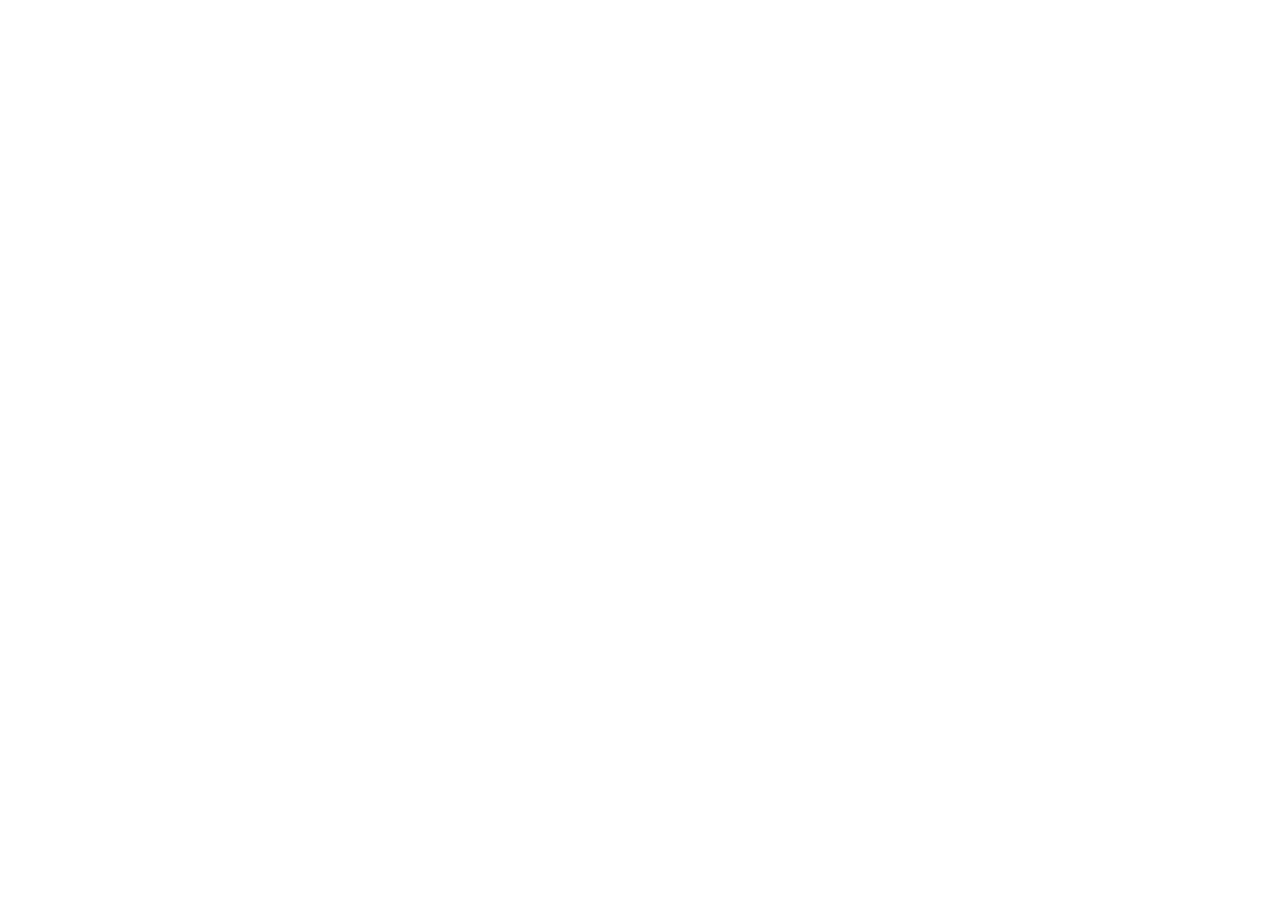
==== index.html @ cf227e2e "Corregir extenciones de html y css" ====
<!DOCTYPE html>
<html lang="en">
<head>
    <meta charset="UTF-8">
    <meta name="viewport" content="width=device-width, initial-scale=1.0">
    <title>Sistema Papeleria Copy Copy - Login</title>
    <link rel="stylesheet" href="style.css">
</head>
<body>
    
</body>
</html>
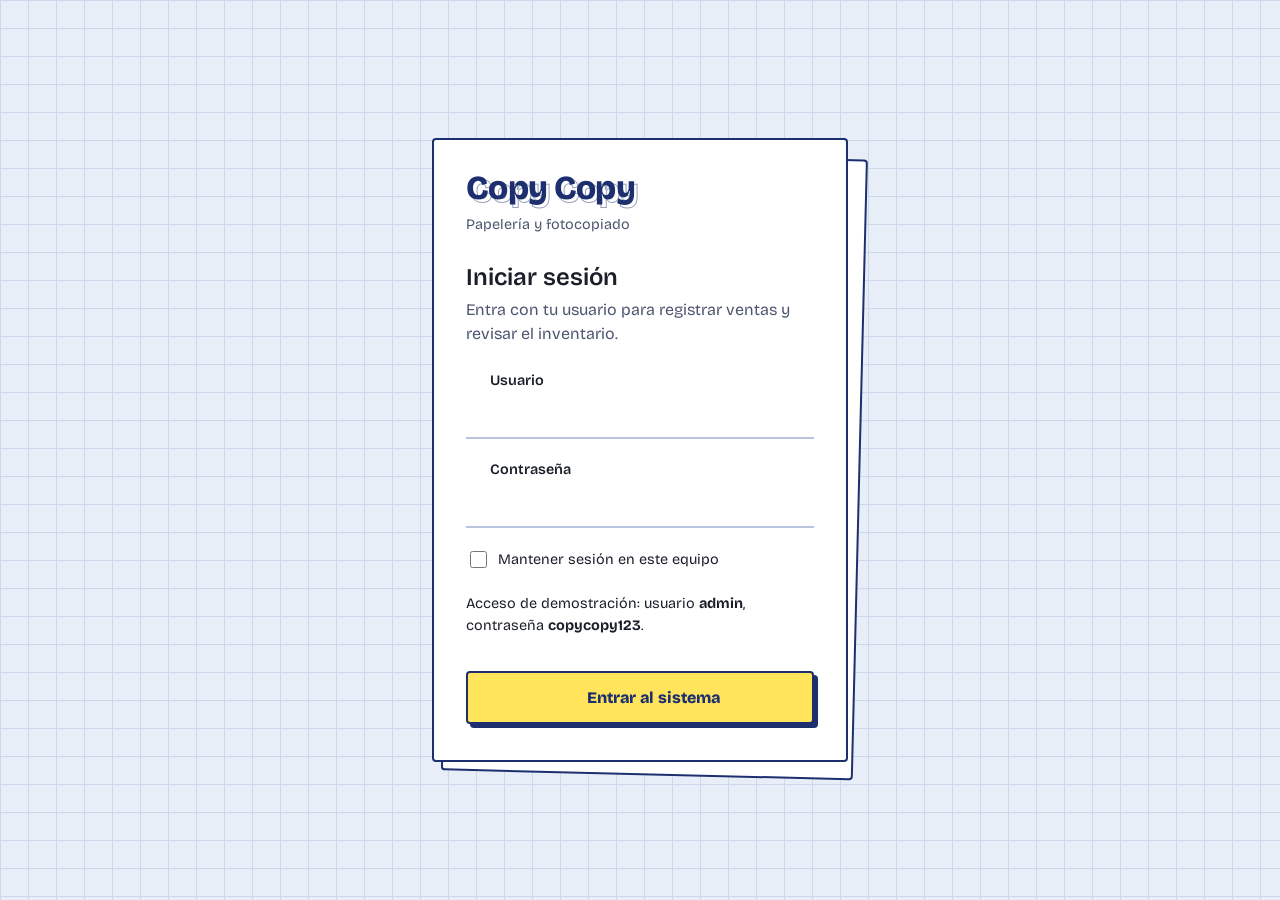
==== commit 199de29a: "Completa interfaz Copy Copy y organiza recursos del sistema" ====
--- a/index.html
+++ b/index.html
@@ -1,12 +1,10 @@
 <!DOCTYPE html>
-<html lang="en">
+<html lang="es">
 <head>
-    <meta charset="UTF-8">
-    <meta name="viewport" content="width=device-width, initial-scale=1.0">
-    <title>Sistema Papeleria Copy Copy - Login</title>
-    <link rel="stylesheet" href="style.css">
+  <meta charset="UTF-8">
+  <meta name="viewport" content="width=device-width, initial-scale=1">
+  <meta http-equiv="refresh" content="0; url=login.html">
+  <title>Copy Copy</title>
 </head>
-<body>
-    
-</body>
-</html>+<body><p><a href="login.html">Entrar a Copy Copy</a></p></body>
+</html>
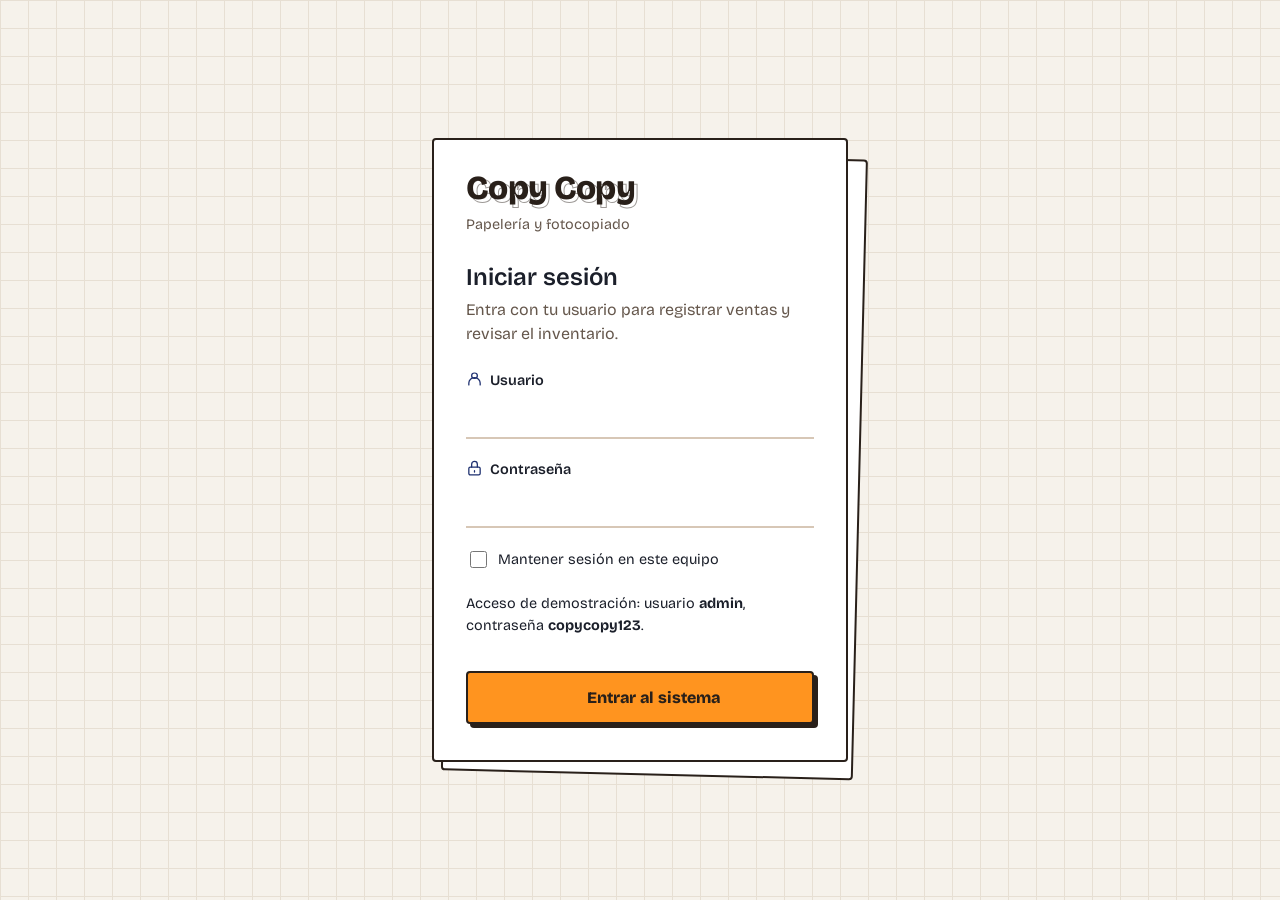
==== commit e64f194b: "Reorganiza controladores y reutiliza navegación con tema del logo" ====
--- a/index.html
+++ b/index.html
@@ -1,10 +1,13 @@
-<!DOCTYPE html>
+<!doctype html>
 <html lang="es">
-<head>
-  <meta charset="UTF-8">
-  <meta name="viewport" content="width=device-width, initial-scale=1">
-  <meta http-equiv="refresh" content="0; url=login.html">
-  <title>Copy Copy</title>
-</head>
-<body><p><a href="login.html">Entrar a Copy Copy</a></p></body>
+  <head>
+    <meta charset="UTF-8" />
+    <meta name="viewport" content="width=device-width, initial-scale=1" />
+    <meta http-equiv="refresh" content="0; url=login.html" />
+    <title>Copy Copy</title>
+    <link rel="stylesheet" href="css/tema.css" />
+  </head>
+  <body>
+    <p><a href="login.html">Entrar a Copy Copy</a></p>
+  </body>
 </html>
--- a/css/tema.css
+++ b/css/tema.css
@@ -0,0 +1,47 @@
+/* Colores y movimiento compartidos por todos los componentes. */
+:root {
+  --tinta: #29201a;
+  --resaltador: #ff941f;
+  --fondo: #f6f2eb;
+  --cuadricula: #e7dfd3;
+  --linea: #d7c7b6;
+  --texto-suave: #65574c;
+  --movimiento: 180ms ease;
+}
+.barra-principal {
+  background: #fffaf3;
+  border-color: #d77912;
+}
+.barra-principal__enlaces a[aria-current="page"] {
+  background: var(--resaltador);
+}
+:is(button, .boton, .barra-principal__enlaces a, .accesos-menu a) {
+  transition:
+    transform var(--movimiento),
+    box-shadow var(--movimiento),
+    background-color var(--movimiento);
+}
+@media (hover: hover) {
+  :is(body .pagina-sistema, body)
+    :is(
+      button:not(:disabled),
+      .boton,
+      .barra-principal__enlaces a,
+      .accesos-menu a
+    ):hover {
+    transform: translateY(-3px);
+    box-shadow: 0 4px 0 var(--tinta);
+    background-color: var(--resaltador);
+  }
+  .resumen article:hover {
+    transform: none;
+    box-shadow: 4px 4px var(--tinta);
+  }
+}
+@media (prefers-reduced-motion: reduce) {
+  *,
+  *::before,
+  *::after {
+    transition: none !important;
+  }
+}
